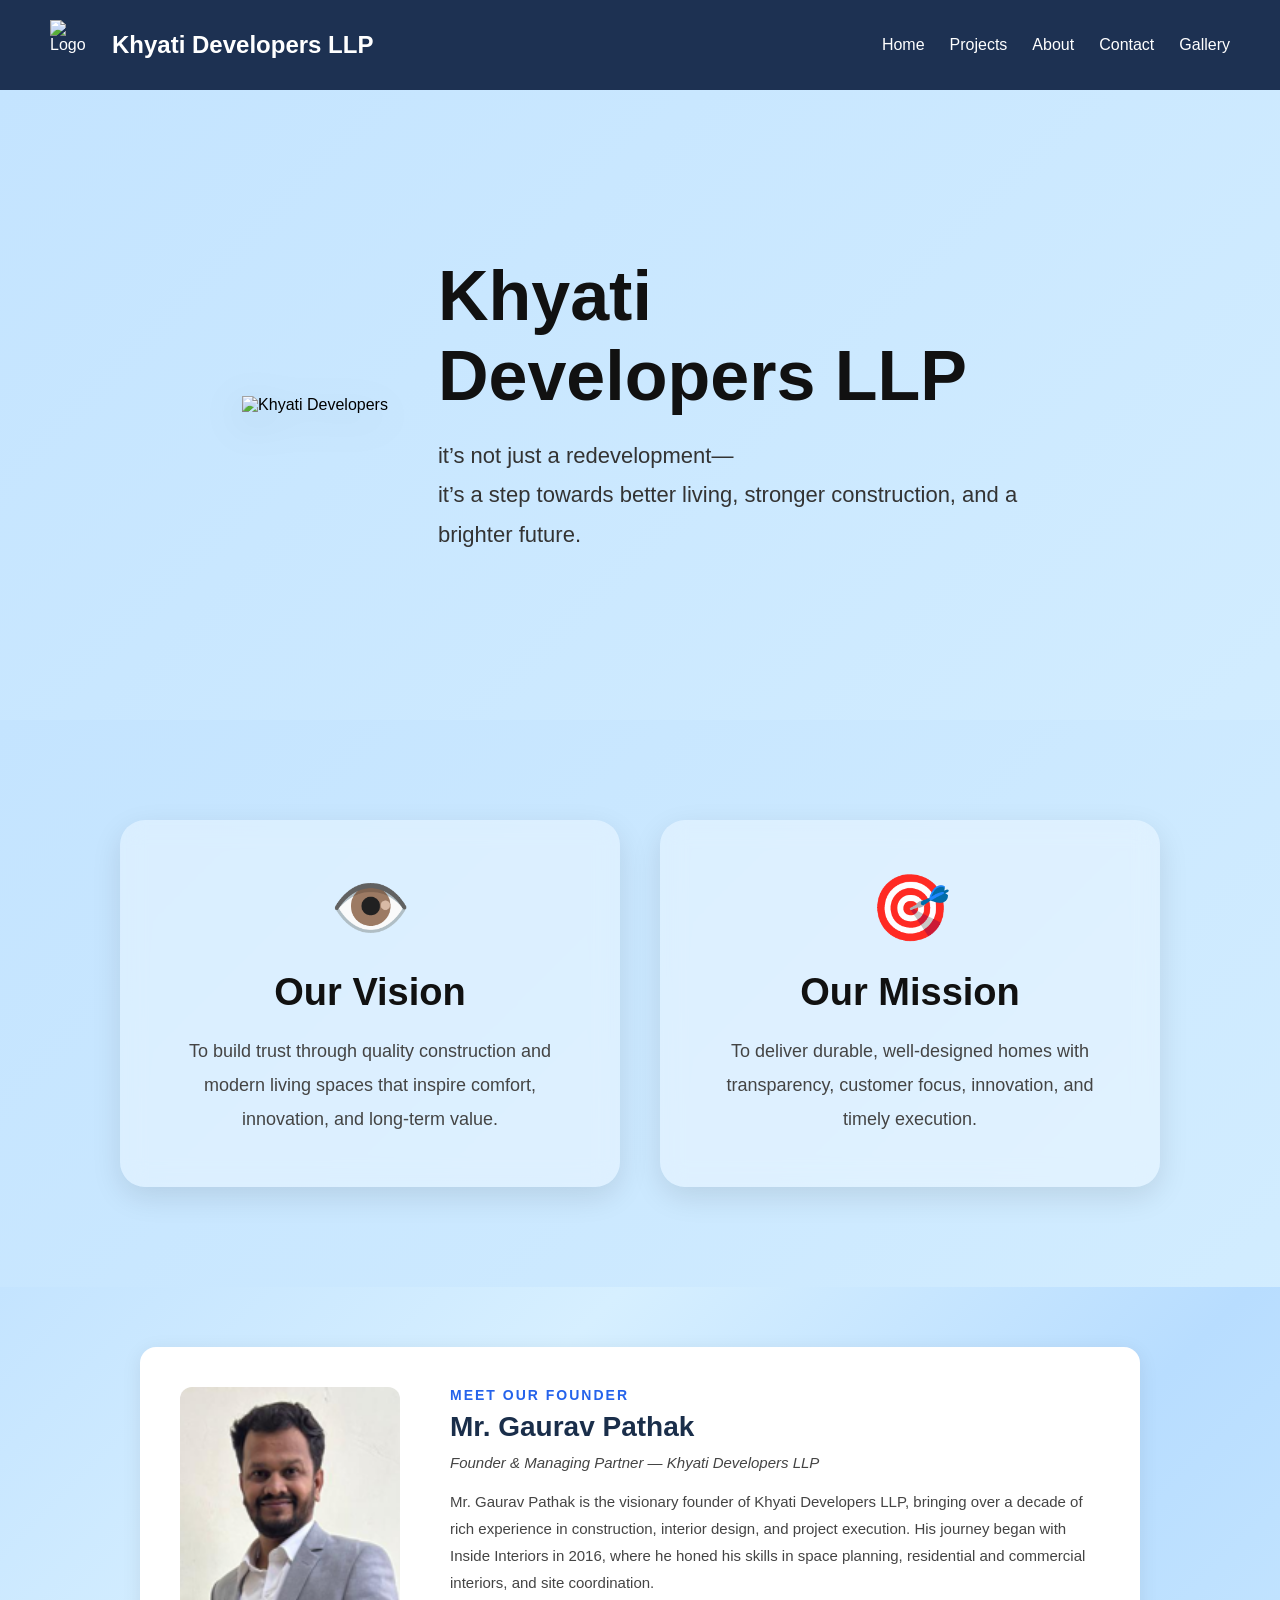
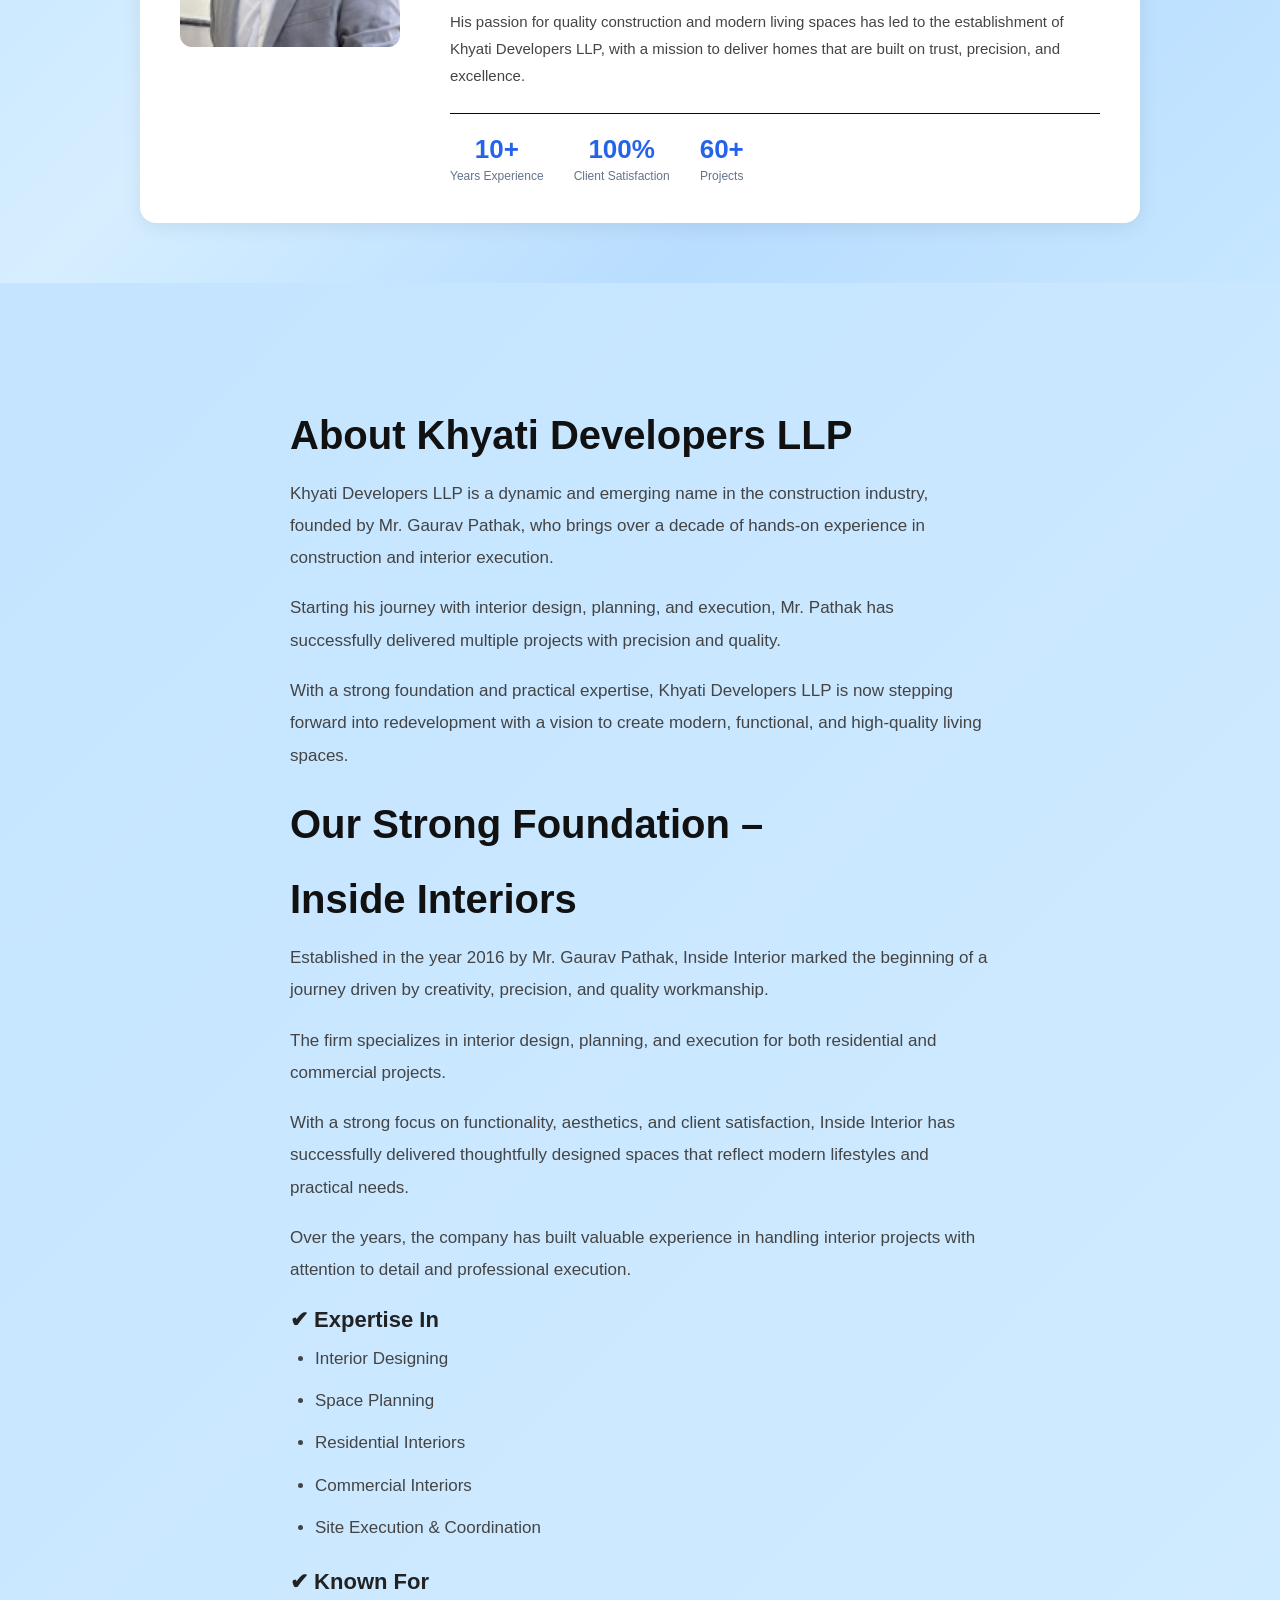
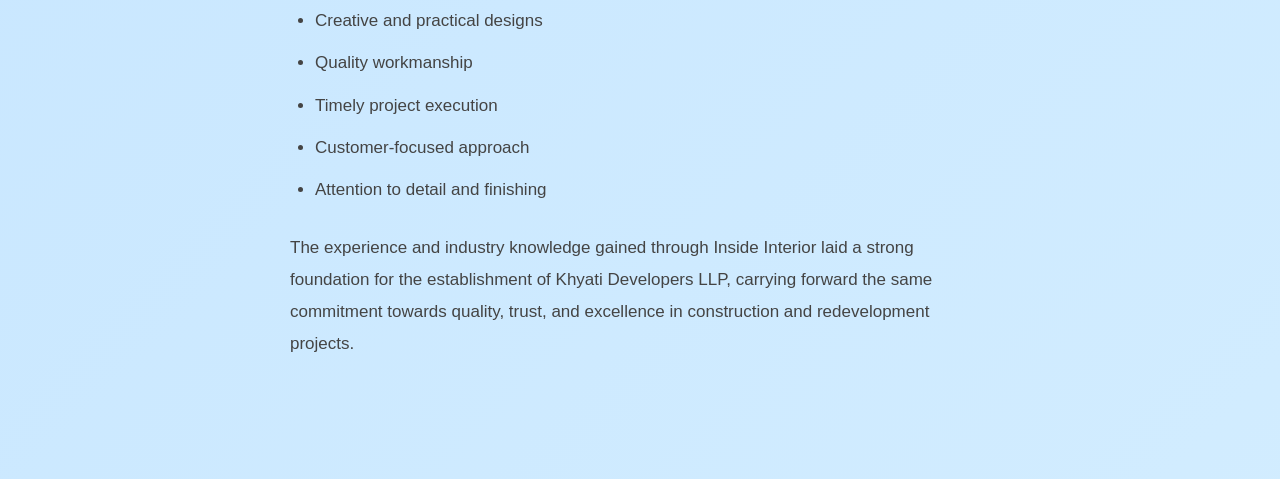
==== about.html @ bc7bef1e "first commit" ====
<!DOCTYPE html>
<html lang="en">
<head>
    <meta charset="UTF-8">
    <meta name="viewport" content="width=device-width, initial-scale=1.0">

    <title>About - Khyati Developers LLP</title>

    <link rel="stylesheet" href="style.css">
</head>
<body>

    <!-- Navbar -->
    <nav>

        <div class="logo-section">
            <img src="images/logo.png" alt="Logo">

            <h1>Khyati Developers LLP</h1>
        </div>

        <ul>
            <li><a href="index.html">Home</a></li>
            <li><a href="projects.html">Projects</a></li>
            <li><a href="about.html">About</a></li>
            <li><a href="contact.html">Contact</a></li>
            <li><a href="gallery.html">Gallery</a></li>
        </ul>

    </nav>

   <!-- About Hero -->
<section class="about-hero">

    <div class="hero-content">

        <!-- Large Logo -->
        <div class="hero-logo">
            <img src="images/logo.png" alt="Khyati Developers">
        </div>

        <!-- Company Name -->
        <div class="hero-text">

            <h1>Khyati Developers LLP</h1>

            <p>
                it’s not just a redevelopment— 
            </p>
            <p>
                it’s a step towards better living, stronger construction, and a brighter future.
            </p>

        </div>

    </div>

</section>

<!-- Vision Mission Section -->
<section class="vision-mission">

    <!-- Vision -->
    <div class="vision-card">

        <div class="vision-icon">
            👁️
        </div>

        <h2>Our Vision</h2>

        <p>
            To build trust through quality construction
            and modern living spaces that inspire
            comfort, innovation, and long-term value.
        </p>

    </div>

    <!-- Mission -->
    <div class="mission-card">

        <div class="mission-icon">
            🎯
        </div>

        <h2>Our Mission</h2>

        <p>
            To deliver durable, well-designed homes
            with transparency, customer focus,
            innovation, and timely execution.
        </p>

    </div>

</section>
<section class="owner-section">

    <div class="owner-card">

        <div class="owner-photo">
            <img src="images/owner.png" class="about-img">
        </div>

        <div class="owner-details">

            <h2>Meet Our Founder</h2>

            <h3>Mr. Gaurav Pathak</h3>

            <p class="owner-title">Founder & Managing Partner — Khyati Developers LLP</p>

            <p>
                Mr. Gaurav Pathak is the visionary founder of Khyati Developers LLP,
                bringing over a decade of rich experience in construction, interior
                design, and project execution. His journey began with Inside Interiors
                in 2016, where he honed his skills in space planning, residential and
                commercial interiors, and site coordination.
            </p>

            <p>
                His passion for quality construction and modern living spaces has led
                to the establishment of Khyati Developers LLP, with a mission to
                deliver homes that are built on trust, precision, and excellence.
            </p>

            <div class="owner-highlights">
                <div class="highlight-item">
                    <span class="highlight-number">10+</span>
                    <span class="highlight-label">Years Experience</span>
                </div>
                
                <div class="highlight-item">
                    <span class="highlight-number">100%</span>
                    <span class="highlight-label">Client Satisfaction</span>
                </div>
                <div class="highlight-item">
                    <span class="highlight-number">60+</span>
                    <span class="highlight-label">Projects</span>
                </div>


            </div>

        </div>

    </div>

</section>

<!-- About Section -->
<section class="about-company">

    
        <!-- Right Content -->
        <div class="about-content">

            <h2>About Khyati Developers LLP</h2>

            <p>
                Khyati Developers LLP is a dynamic and emerging name
                in the construction industry, founded by
                Mr. Gaurav Pathak, who brings over a decade
                of hands-on experience in construction and
                interior execution.
            </p>

            <p>
                Starting his journey with interior design,
                planning, and execution, Mr. Pathak has
                successfully delivered multiple projects
                with precision and quality.
            </p>

            <p>
                With a strong foundation and practical expertise,
                Khyati Developers LLP is now stepping forward into
                redevelopment with a vision to create modern,
                functional, and high-quality living spaces.
            </p>
            
            <h2>
            Our Strong Foundation – 
            
        </h2>
        <h2>
            Inside Interiors
        </h2>

        <p>
            Established in the year 2016 by
            Mr. Gaurav Pathak, Inside Interior
            marked the beginning of a journey
            driven by creativity, precision,
            and quality workmanship.
        </p>

        <p>
            The firm specializes in interior design,
            planning, and execution for both
            residential and commercial projects.
        </p>

        <p>
            With a strong focus on functionality,
            aesthetics, and client satisfaction,
            Inside Interior has successfully delivered
            thoughtfully designed spaces that reflect
            modern lifestyles and practical needs.
        </p>

        <p>
            Over the years, the company has built
            valuable experience in handling interior
            projects with attention to detail and
            professional execution.
        </p>

        <h3>✔ Expertise In</h3>

        <ul>

            <li>Interior Designing</li>

            <li>Space Planning</li>

            <li>Residential Interiors</li>

            <li>Commercial Interiors</li>

            <li>Site Execution & Coordination</li>

        </ul>

        <h3>✔ Known For</h3>

        <ul>

            <li>Creative and practical designs</li>

            <li>Quality workmanship</li>

            <li>Timely project execution</li>

            <li>Customer-focused approach</li>

            <li>Attention to detail and finishing</li>

        </ul>

        <p>
            The experience and industry knowledge
            gained through Inside Interior laid a
            strong foundation for the establishment
            of Khyati Developers LLP, carrying
            forward the same commitment towards
            quality, trust, and excellence in
            construction and redevelopment projects.
        </p>

        </div>


    </section>


   


</body>
</html>
---- style.css ----
*{
    margin:0;
    padding:0;
    box-sizing:border-box;
    font-family:Arial;
}

body{
    background:#f5f5f5;
}

/* Navbar */
nav{
    display:flex;
    justify-content:space-between;
    align-items:center;

    padding:20px 50px;

    background:rgba(1, 23, 61, 0.881);
    color:white;
}

nav ul{
    display:flex;
    list-style:none;
    gap:25px;
}

nav a{
    color:white;
    text-decoration:none;
}

.logo-section{
    display:flex;
    align-items:center;
    gap:12px;
}

.logo-section img{
    width:50px;
    height:50px;
    object-fit:cover;
}
/* Hero */
.hero{
    position:relative;

    height:70vh;
    overflow:hidden;

    display:flex;
    justify-content:center;
    align-items:center;

    background:linear-gradient(
    -45deg,
    #c7e7ff,
    #b8ddff,
    #d6efff,
    #c4e4ff
);

    background-size:400% 400%;

    animation:bgAnimation 1s ease infinite;

    @keyframes bgAnimation{

        0%{
            background-position:0% 50%;
        }
    
        50%{
            background-position:100% 50%;
        }
    
        100%{
            background-position:0% 50%;
        }
    
    }
}
.overlay{
    background:rgba(121, 27, 57, 0.853);

    padding:40px;
    border-radius:10px;

    text-align:center;
    color:white;
}

.overlay h2{
    font-size:50px;
    margin-bottom:15px;
}

.overlay p{
    font-size:20px;
    margin-bottom:20px;
}

button{
    padding:12px 25px;

    border:none;
    background:orange;

    color:white;
    font-size:16px;

    cursor:pointer;
}



.company-section{
    display:flex;

    align-items:center;
    justify-content:space-between;

    padding:100px 80px;

    gap:60px;
    

    background:linear-gradient(
        -45deg,
        #c7e7ff,
        #b8ddff,
        #d6efff,
        #c4e4ff
    );

    background-size:400% 400%;
    animation:bgAnimation 10s ease infinite;
}

/* Left Image */
.company-image{
    flex:1;
}

.company-image img{
    width:100%;
    max-width:500px;

    border-radius:15px;

    box-shadow:0 0 20px rgba(0,0,0,0.2);
}

/* Right Text */
.company-content{
    flex:1;
}

.company-content h2{
    font-size:45px;
    margin-bottom:25px;
}

.company-content h3{
    margin-top:20px;
    margin-bottom:10px;
}

.company-content p{
    line-height:1.9;
    color:#444;
    margin-bottom:15px;
}
/* About */
.about{
    padding:60px 80px;
    text-align:center;
}

/* Projects */
.projects{
    padding:60px 80px;
}

.project-card{
    width:300px;

    
    background:linear-gradient(
        -45deg,
        #c7e7ff,
        #b8ddff,
        #d6efff,
        #c4e4ff
    );


    padding:15px;

    border-radius:10px;

    box-shadow:0 0 10px rgba(0,0,0,0.2);
}

.project-card img{
    width:100%;
    border-radius:10px;
}

/* Contact */
.contact{
    padding:60px 80px;

    display:flex;
    flex-direction:column;

    gap:15px;
}

.contact input{
    padding:12px;
    width:300px;
}

.about{
    padding:60px 80px;
    text-align:center;
}

footer{
    background:rgba(1, 23, 61, 0.881);
    color:white;

    padding-top:50px;
}

.footer-container{
    display:flex;
    justify-content:space-around;
    flex-wrap:wrap;

    padding:0 50px 40px;
}

.footer-section{
    width:300px;
    margin-bottom:30px;
}

.footer-section h2,
.footer-section h3{
    margin-bottom:20px;
}

.footer-section p{
    line-height:1.8;
    color:#ccc;
}

.footer-section ul{
    list-style:none;
}

.footer-section ul li{
    margin-bottom:10px;
}

.footer-section ul li a{
    text-decoration:none;
    color:#ccc;
}

.footer-section ul li a:hover{
    color:white;
}

.footer-bottom{
    text-align:center;

    border-top:1px solid #333;

    padding:20px;

    color:#aaa;
}


/* Section Divider */
.section-divider{
    display:flex;
    align-items:center;
    justify-content:center;

    gap:80px;

    padding:40px 0;

    background:  #f10d11,
}

.line{
    width:180px;
    height:4px;

    background:#220a0a;
}

.section-divider img{
    width:75px;
    height:75px;

    object-fit:contain;

    opacity:0.9;
}

.footer-brand{
    display:flex;
    align-items:center;
    justify-content:center;

    gap:15px;

    margin-bottom:25px;
}

.footer-logo{
    width:70px;
    height:70px;

    object-fit:contain;
}

footer a{
    color: white !important;
    text-decoration: none !important;
}

footer a:visited{
    color: white !important;
}

footer a:hover{
    color: gold !important;
}

footer a:active{
    color: white !important;
}


/* About Hero */
.about-hero{
    min-height:70vh;

    display:flex;
    justify-content:center;
    align-items:center;

    padding:80px;

    background:linear-gradient(
        -45deg,
        #c7e7ff,
        #b8ddff,
        #d6efff,
        #c4e4ff
    );

    background-size:400% 400%;

    animation:bgAnimation 10s ease infinite;
}

/* Hero Content */
.hero-content{
    display:flex;

    align-items:center;
    justify-content:center;

    gap:50px;

    flex-wrap:wrap;
}

/* Large Logo */
.hero-logo img{
    width:260px;
    height:260px;

    object-fit:contain;

    filter:drop-shadow(0 10px 20px rgba(0,0,0,0.15));
}

/* Text */
.hero-text{
    max-width:600px;
}

.hero-text h1{
    font-size:70px;

    color:#111;

    margin-bottom:20px;

    font-weight:700;
}

.hero-text p{
    font-size:22px;

    color:#333;

    line-height:1.8;
}

/* About Company Section */
.about-company{
    display:flex;

    align-items:flex-start;
    justify-content:center;

    gap:60px;

    padding:100px 80px;

    flex-wrap:wrap;

    background:linear-gradient(
        -45deg,
        #c7e7ff,
        #b8ddff,
        #d6efff,
        #c4e4ff
    );

    background-size:400% 400%;

    animation:bgAnimation 10s ease infinite;
}

/* Left Image */
.about-image img{
    width:500px;
    max-width:100%;

    border-radius:15px;

    box-shadow:0 0 20px rgba(0,0,0,0.15);
}

/* Right Content */
.about-content{
    max-width:700px;
}

.about-content h2{
    font-size:40px;

    margin-top:30px;
    margin-bottom:20px;

    color:#111;
}

.about-content h3{
    font-size:22px;

    margin-top:20px;
    margin-bottom:10px;

    color:#222;
}

.about-content p{
    font-size:17px;

    line-height:1.9;

    color:#444;

    margin-bottom:18px;
}

/* Footer */
footer{
   this is my complete code for css i want every footer colour same as head 

*{
    margin:0;
    padding:0;
    box-sizing:border-box;
    font-family:Arial;
}

body{
    background:#f5f5f5;
}

/* Navbar */
nav{
    display:flex;
    justify-content:space-between;
    align-items:center;

    padding:20px 50px;

    background:rgba(1, 23, 61, 0.881);
    color:white;
}

nav ul{
    display:flex;
    list-style:none;
    gap:25px;
}

nav a{
    color:white;
    text-decoration:none;
}

.logo-section{
    display:flex;
    align-items:center;
    gap:12px;
}

.logo-section img{
    width:50px;
    height:50px;
    object-fit:cover;
}
/* Hero */
.hero{
    position:relative;

    height:70vh;
    overflow:hidden;

    display:flex;
    justify-content:center;
    align-items:center;

    background:linear-gradient(
    -45deg,
    #c7e7ff,
    #b8ddff,
    #d6efff,
    #c4e4ff
);

    background-size:400% 400%;

    animation:bgAnimation 1s ease infinite;

    @keyframes bgAnimation{

        0%{
            background-position:0% 50%;
        }
    
        50%{
            background-position:100% 50%;
        }
    
        100%{
            background-position:0% 50%;
        }
    
    }
}
.overlay{
    background:rgba(121, 27, 57, 0.853);

    padding:40px;
    border-radius:10px;

    text-align:center;
    color:white;
}

.overlay h2{
    font-size:50px;
    margin-bottom:15px;
}

.overlay p{
    font-size:20px;
    margin-bottom:20px;
}

button{
    padding:12px 25px;

    border:none;
    background:orange;

    color:white;
    font-size:16px;

    cursor:pointer;
}



.company-section{
    display:flex;

    align-items:center;
    justify-content:space-between;

    padding:100px 80px;

    gap:60px;
    

    background:linear-gradient(
        -45deg,
        #c7e7ff,
        #b8ddff,
        #d6efff,
        #c4e4ff
    );

    background-size:400% 400%;
    animation:bgAnimation 10s ease infinite;
}

/* Left Image */
.company-image{
    flex:1;
}

.company-image img{
    width:100%;
    max-width:500px;

    border-radius:15px;

    box-shadow:0 0 20px rgba(0,0,0,0.2);
}

/* Right Text */
.company-content{
    flex:1;
}

.company-content h2{
    font-size:45px;
    margin-bottom:25px;
}

.company-content h3{
    margin-top:20px;
    margin-bottom:10px;
}

.company-content p{
    line-height:1.9;
    color:#444;
    margin-bottom:15px;
}
/* About */
.about{
    padding:60px 80px;
    text-align:center;
}

/* Projects */
.projects{
    padding:60px 80px;
}

.project-card{
    width:300px;

    background:white;

    padding:15px;

    border-radius:10px;

    box-shadow:0 0 10px rgba(0,0,0,0.2);
}

.project-card img{
    width:100%;
    border-radius:10px;
}

/* Contact */
.contact{
    padding:60px 80px;

    display:flex;
    flex-direction:column;

    gap:15px;
}

.contact input{
    padding:12px;
    width:300px;
}

.about{
    padding:60px 80px;
    text-align:center;
}

footer{
    background:#111;
    color:white;

    padding-top:50px;
}

.footer-container{
    display:flex;
    justify-content:space-around;
    flex-wrap:wrap;

    padding:0 50px 40px;
}

.footer-section{
    width:300px;
    margin-bottom:30px;
}

.footer-section h2,
.footer-section h3{
    margin-bottom:20px;
}

.footer-section p{
    line-height:1.8;
    color:#ccc;
}

.footer-section ul{
    list-style:none;
}

.footer-section ul li{
    margin-bottom:10px;
}

.footer-section ul li a{
    text-decoration:none;
    color:#ccc;
}

.footer-section ul li a:hover{
    color:white;
}

.footer-bottom{
    text-align:center;

    border-top:1px solid #333;

    padding:20px;

    color:#aaa;
}


/* Section Divider */
.section-divider{
    display:flex;
    align-items:center;
    justify-content:center;

    gap:80px;

    padding:40px 0;

    background:  #f10d11,
}

.line{
    width:180px;
    height:4px;

    background:#220a0a;
}

.section-divider img{
    width:75px;
    height:75px;

    object-fit:contain;

    opacity:0.9;
}

.footer-brand{
    display:flex;
    align-items:center;
    justify-content:center;

    gap:15px;

    margin-bottom:25px;
}

.footer-logo{
    width:70px;
    height:70px;

    object-fit:contain;
}

footer a{
    color: white !important;
    text-decoration: none !important;
}

footer a:visited{
    color: white !important;
}

footer a:hover{
    color: gold !important;
}

footer a:active{
    color: white !important;
}


/* About Hero */
.about-hero{
    min-height:70vh;

    display:flex;
    justify-content:center;
    align-items:center;

    padding:80px;

    background:linear-gradient(
        -45deg,
        #c7e7ff,
        #b8ddff,
        #d6efff,
        #c4e4ff
    );

    background-size:400% 400%;

    animation:bgAnimation 10s ease infinite;
}

/* Hero Content */
.hero-content{
    display:flex;

    align-items:center;
    justify-content:center;

    gap:50px;

    flex-wrap:wrap;
}

/* Large Logo */
.hero-logo img{
    width:260px;
    height:260px;

    object-fit:contain;

    filter:drop-shadow(0 10px 20px rgba(0,0,0,0.15));
}

/* Text */
.hero-text{
    max-width:600px;
}

.hero-text h1{
    font-size:70px;

    color:#111;

    margin-bottom:20px;

    font-weight:700;
}

.hero-text p{
    font-size:22px;

    color:#333;

    line-height:1.8;
}

/* About Company Section */
.about-company{
    display:flex;

    align-items:flex-start;
    justify-content:center;

    gap:60px;

    padding:100px 80px;

    flex-wrap:wrap;

    background:linear-gradient(
        -45deg,
        #c7e7ff,
        #b8ddff,
        #d6efff,
        #c4e4ff
    );

    background-size:400% 400%;

    animation:bgAnimation 10s ease infinite;
}

/* Left Image */
.about-image img{
    width:500px;
    max-width:100%;

    border-radius:15px;

    box-shadow:0 0 20px rgba(0,0,0,0.15);
}

/* Right Content */
.about-content{
    max-width:700px;
}

.about-content h2{
    font-size:40px;

    margin-top:30px;
    margin-bottom:20px;

    color:#111;
}

.about-content h3{
    font-size:22px;

    margin-top:20px;
    margin-bottom:10px;

    color:#222;
}

.about-content p{
    font-size:17px;

    line-height:1.9;

    color:#444;

    margin-bottom:18px;
}

/* Footer */
footer{
    background:#111;

    color:white;

    padding:50px 20px;

    text-align:center;
}

.footer-brand{
    display:flex;

    align-items:center;
    justify-content:center;

    gap:15px;

    margin-bottom:20px;
}

.footer-logo{
    width:70px;
    height:70px;

    object-fit:contain;
}

footer a{
    color:white !important;

    text-decoration:none !important;
}

footer a:hover{
    color:gold !important;
}

/* Contact Hero */
.contact-hero{
    min-height:65vh;

    display:flex;
    justify-content:center;
    align-items:center;

    text-align:center;

    background:linear-gradient(
        -45deg,
        #c7e7ff,
        #b8ddff,
        #d6efff,
        #c4e4ff
    );

    background-size:400% 400%;

    animation:bgAnimation 10s ease infinite;
}

.contact-hero-logo{
    width:180px;

    margin-bottom:25px;
}

.contact-hero-content h1{
    font-size:65px;

    color:#111;

    margin-bottom:20px;
}

.contact-hero-content p{
    font-size:22px;

    color:#333;
}

/* Contact Cards */
.contact-cards{
    display:flex;

    justify-content:center;

    gap:30px;

    padding:100px 80px;

    flex-wrap:wrap;

    background:linear-gradient(
        -45deg,
        #c7e7ff,
        #b8ddff,
        #d6efff,
        #c4e4ff
    );

    
}

.contact-card{
    width:320px;

    padding:40px;

    border-radius:20px;

    background:linear-gradient(
        -45deg,
        #c7e7ff,
        #b8ddff,
        #d6efff,
        #c4e4ff
    );

    backdrop-filter:blur(10px);

    box-shadow:0 10px 25px rgba(0,0,0,0.08);

    text-align:center;

    transition:0.4s;
}

.contact-card:hover{
    transform:translateY(-10px);
}

.contact-card h2{
    margin-bottom:20px;
}

.contact-card p{
    color:#555;
}

.contact-card a{
    text-decoration:none;

    color:#111;
}

/* Form Section */
.contact-form-section{
    padding:100px 20px;

    background:linear-gradient(
        -45deg,
        #c7e7ff,
        #b8ddff,
        #d6efff,
        #c4e4ff
    );

    background-size:400% 400%;

    animation:bgAnimation 10s ease infinite;
}

.contact-form-container{
    max-width:700px;

    margin:auto;

    background:rgba(255,255,255,0.4);

    backdrop-filter:blur(10px);

    padding:50px;

    border-radius:25px;

    box-shadow:0 10px 30px rgba(0,0,0,0.08);
}

.contact-form-container h2{
    text-align:center;

    margin-bottom:35px;

    font-size:42px;
}

form{
    display:flex;
    flex-direction:column;

    gap:20px;
}

form input,
form textarea{
    padding:18px;

    border:none;

    border-radius:12px;

    outline:none;

    font-size:16px;
}

form textarea{
    height:160px;

    resize:none;
}

form button{
    padding:16px;

    border:none;

    border-radius:40px;

    background:#111;

    color:white;

    font-size:18px;

    cursor:pointer;

    transition:0.3s;
}

form button:hover{
    background:#0a84ff;

    transform:translateY(-3px);
}

/* Map Section */
.map-section{
    padding:100px 20px;

    text-align:center;

    background:linear-gradient(
        -45deg,
        #c7e7ff,
        #b8ddff,
        #d6efff,
        #c4e4ff
    );
}

.map-section h2{
    font-size:42px;

    margin-bottom:40px;
}

.map-section iframe{
    width:90%;
    height:450px;

    border:none;

    border-radius:20px;
}

/* Social */
.social-section{
    padding:80px 20px;

    text-align:center;

    background:#f7f7f7;
}

.social-section h2{
    font-size:40px;

    margin-bottom:30px;
}

.social-links{
    display:flex;

    justify-content:center;

    gap:25px;
}

.social-links a{
    text-decoration:none;

    background:#111;

    color:white;

    padding:15px 30px;

    border-radius:40px;

    transition:0.3s;
}

.social-links a:hover{
    background:#0a84ff;

    transform:translateY(-5px);
}

    color:white;

    padding:50px 20px;

    text-align:center;
}

.footer-brand{
    display:flex;

    align-items:center;
    justify-content:center;

    gap:15px;

    margin-bottom:20px;
}

.footer-logo{
    width:70px;
    height:70px;

    object-fit:contain;
}

footer a{
    color:white !important;

    text-decoration:none !important;
}

footer a:hover{
    color:gold !important;
}

/* Mobile Responsive */
@media(max-width:768px){

    .about-overlay h2{
        font-size:38px;
    }

    .about-company{
        padding:60px 25px;
    }

    .about-content h2{
        font-size:32px;
    }

}



/* Contact Hero */
.contact-hero{
    min-height:65vh;

    display:flex;
    justify-content:center;
    align-items:center;

    text-align:center;

    background:linear-gradient(
        -45deg,
        #c7e7ff,
        #b8ddff,
        #d6efff,
        #c4e4ff
    );

    background-size:400% 400%;

    animation:bgAnimation 10s ease infinite;
}

.contact-hero-logo{
    width:180px;

    margin-bottom:25px;
}

.contact-hero-content h1{
    font-size:65px;

    color:#111;

    margin-bottom:20px;
}

.contact-hero-content p{
    font-size:22px;

    color:#333;
}

/* Contact Cards */
.contact-cards{
    display:flex;

    justify-content:center;

    gap:30px;

    padding:100px 80px;

    flex-wrap:wrap;

    background:white;
}

.contact-card{
    width:320px;

    padding:40px;

    border-radius:20px;

    background:rgba(255,255,255,0.5);

    backdrop-filter:blur(10px);

    box-shadow:0 10px 25px rgba(0,0,0,0.08);

    text-align:center;

    transition:0.4s;
}

.contact-card:hover{
    transform:translateY(-10px);
}

.contact-card h2{
    margin-bottom:20px;
}

.contact-card p{
    color:#555;
}

.contact-card a{
    text-decoration:none;

    color:#111;
}

/* Form Section */
.contact-form-section{
    padding:100px 20px;

    background:linear-gradient(
        -45deg,
        #c7e7ff,
        #b8ddff,
        #d6efff,
        #c4e4ff
    );

    background-size:400% 400%;

    animation:bgAnimation 10s ease infinite;
}

.contact-form-container{
    max-width:700px;

    margin:auto;

    background:rgba(255,255,255,0.4);

    backdrop-filter:blur(10px);

    padding:50px;

    border-radius:25px;

    box-shadow:0 10px 30px rgba(0,0,0,0.08);
}

.contact-form-container h2{
    text-align:center;

    margin-bottom:35px;

    font-size:42px;
}

form{
    display:flex;
    flex-direction:column;

    gap:20px;
}

form input,
form textarea{
    padding:18px;

    border:none;

    border-radius:12px;

    outline:none;

    font-size:16px;
}

form textarea{
    height:160px;

    resize:none;
}

form button{
    padding:16px;

    border:none;

    border-radius:40px;

    background:#111;

    color:white;

    font-size:18px;

    cursor:pointer;

    transition:0.3s;
}

form button:hover{
    background:#0a84ff;

    transform:translateY(-3px);
}

/* Map Section */
.map-section{
    padding:100px 20px;

    text-align:center;

    background:white;
}

.map-section h2{
    font-size:42px;

    margin-bottom:40px;
}

.map-section iframe{
    width:90%;
    height:450px;

    border:none;

    border-radius:20px;
}

/* Social */
.social-section{
    padding:80px 20px;

    text-align:center;

    background:#f7f7f7;
}

.social-section h2{
    font-size:40px;

    margin-bottom:30px;
}

.social-links{
    display:flex;

    justify-content:center;

    gap:25px;
}

.social-links a{
    text-decoration:none;

    background:#111;

    color:white;

    padding:15px 30px;

    border-radius:40px;

    transition:0.3s;
}

.social-links a:hover{
    background:#0a84ff;

    transform:translateY(-5px);
}

/* Vision Mission Section */
.vision-mission{
    display:flex;

    justify-content:center;
    align-items:stretch;

    gap:40px;

    padding:100px 80px;

    background:linear-gradient(
        -45deg,
        #c7e7ff,
        #b8ddff,
        #d6efff,
        #c4e4ff
    );

    background-size:400% 400%;

    animation:bgAnimation 10s ease infinite;
}

/* Cards */
.vision-card,
.mission-card{
    width:500px;

    padding:50px;

    border-radius:25px;

    background:rgba(255,255,255,0.35);

    backdrop-filter:blur(12px);

    box-shadow:0 10px 30px rgba(0,0,0,0.1);

    transition:0.4s;

    text-align:center;
}

.vision-card:hover,
.mission-card:hover{
    transform:translateY(-12px);
}

/* Icons */
.vision-icon,
.mission-icon{
    font-size:65px;

    margin-bottom:25px;
}

/* Heading */
.vision-card h2,
.mission-card h2{
    font-size:38px;

    margin-bottom:20px;

    color:#111;
}

/* Text */
.vision-card p,
.mission-card p{
    font-size:18px;

    line-height:1.9;

    color:#444;
}



.about-content ul{
    padding-left:25px;

    margin-bottom:25px;
}

.about-content ul li{
    font-size:17px;

    line-height:1.9;

    color:#444;

    margin-bottom:10px;
}

.about-content{
    max-width:700px;

    width:100%;
}






.gallery-page {
    padding: 60px 10%;
    background:linear-gradient(
        -45deg,
        #c7e7ff,
        #b8ddff,
        #d6efff,
        #c4e4ff
    );
    text-align: center;
}

.gallery-page h2 {
    font-size: 32px;
    margin-bottom: 30px;
    color: #222;
}

/* Simple Clean Grid */
.gallery-container {
    display: grid;
    grid-template-columns: repeat(auto-fit, minmax(250px, 1fr));
    gap: 15px;
}

/* Plain Images (NO box, NO shadow) */
.gallery-container img {
    width: 100%;
    height: 220px;
    object-fit: cover;
    border-radius: 8px;
    transition: transform 0.3s ease;
}

/* Subtle hover only */
.gallery-container img:hover {
    transform: scale(1.03);
}


.lightbox {
    display: none;
    position: fixed;
    z-index: 999;
    top: 0;
    left: 0;
    width: 100%;
    height: 100%;
    background: rgba(0,0,0,0.9);
    justify-content: center;
    align-items: center;
}

.lightbox img {
    max-width: 90%;
    max-height: 90%;
    border-radius: 10px;
}

.lightbox .close {
    position: absolute;
    top: 20px;
    right: 30px;
    font-size: 40px;
    color: white;
    cursor: pointer;
}



.google-btn {
    background: linear-gradient(135deg, #ff6a00, #ee0979);
    color: rgb(249, 247, 247);
    border: none;
    padding: 14px 35px;
    font-size: 16px;
    border-radius: 8px;
    cursor: pointer;
    margin-top: 20px;
    transition: all 0.3s ease;
}

/* Centering effect already handled by text-align:center */

.google-btn:hover {
    transform: translateY(-3px);
    box-shadow: 0 8px 20px rgba(0,0,0,0.2);
}


/* Project Section */
.project-section {
    padding: 70px 10%;
    background:linear-gradient(
        -45deg,
        #c7e7ff,
        #b8ddff,
        #d6efff,
        #c4e4ff
    );
}

/* Main Container */
.project-container {
    max-width: 1000px;
    margin: auto;
    background: rgb(244, 247, 247);
    padding: 50px;
    border-radius: 14px;
    box-shadow: 0 8px 25px rgba(0,0,0,0.08);
}

/* Tag */
.project-tag {
    display: inline-block;
    background: #222;
    color: white;
    padding: 8px 18px;
    border-radius: 30px;
    font-size: 14px;
    margin-bottom: 20px;
    letter-spacing: 1px;
}

/* Headings */
.project-container h1 {
    font-size: 42px;
    color: #111;
    margin-bottom: 10px;
}

.project-container h3 {
    color: #666;
    margin-bottom: 25px;
    font-weight: 500;
}

/* Paragraph */
.project-container p {
    font-size: 17px;
    line-height: 1.9;
    color: #444;
    margin-bottom: 20px;
}

/* Highlight Sections */
.highlights,
.why-choose {
    margin-top: 40px;
}

.highlights h2,
.why-choose h2 {
    margin-bottom: 20px;
    color: #222;
}

/* List */
.highlights ul {
    list-style: none;
    padding: 0;
}

.highlights ul li {
    background: #0aa6d166;
    padding: 15px 20px;
    margin-bottom: 12px;
    border-left: 4px solid #e415bb;
    border-radius: 8px;
    transition: 0.3s;
}

/* Hover */
.highlights ul li:hover {
    transform: translateX(5px);
    background: #f1f1f1;
}

/* Project Image Section */

.project-image-section {
    padding: 70px 10%;
     background:linear-gradient(
        -45deg,
        #c7e7ff,
        #b8ddff,
        #d6efff,
        #c4e4ff
    );
    text-align: center;
}

.project-image-section h2 {
    font-size: 36px;
    margin-bottom: 30px;
    color: #222;
}

.project-image-container img {
    width: 100%;
    max-width: 1100px;
    border-radius: 16px;
    box-shadow: 0 10px 30px rgba(0,0,0,0.12);
    transition: 0.4s;
}

/* Hover Effect */

.project-image-container img:hover {
    transform: scale(1.02);
}



/* Contact Hover Effects */

.contact-card a,
.footer-contact a{
    transition: 0.3s ease;
}

.contact-card a:hover,
.footer-contact a:hover{
    color: #0a84ff !important;
}


.location a {
    color: #e53e3e;
    text-decoration: none;
    font-size: 15px;
    font-weight: 500;
}

.location a:hover {
    text-decoration: underline;
}


.owner-section {
    padding: 60px 40px;
    background:linear-gradient(
        -45deg,
        #c7e7ff,
        #b8ddff,
        #d6efff,
        #c4e4ff
    );
}

.owner-card {
    display: flex;
    gap: 50px;
    align-items: flex-start;
    max-width: 1000px;
    margin: 0 auto;
    background: #ffffff;
    border-radius: 16px;
    padding: 40px;
    box-shadow: 0 4px 20px rgba(0,0,0,0.08);
}

.owner-photo img {
    width: 220px;
    height: 260px;
    object-fit: cover;
    border-radius: 12px;
}

.owner-details h2 {
    font-size: 14px;
    color: #2563eb;
    text-transform: uppercase;
    letter-spacing: 2px;
    margin-bottom: 8px;
}

.owner-details h3 {
    font-size: 28px;
    color: #1a2e4a;
    margin-bottom: 6px;
}

.owner-title {
    font-size: 14px;
    color: #64748b;
    margin-bottom: 16px;
    font-style: italic;
}

.owner-details p {
    font-size: 15px;
    color: #444;
    line-height: 1.8;
    margin-bottom: 12px;
}

.owner-highlights {
    display: flex;
    gap: 30px;
    margin-top: 24px;
    padding-top: 20px;
    border-top: 1px solid #010a17;
}

.highlight-item {
    display: flex;
    flex-direction: column;
    align-items: center;
}

.highlight-number {
    font-size: 26px;
    font-weight: 700;
    color: #2563eb;
}

.highlight-label {
    font-size: 12px;
    color: #64748b;
    text-align: center;
    margin-top: 4px;
}

/* Responsive */
@media (max-width: 768px) {
    .owner-card {
        flex-direction: column;
        align-items: center;
        text-align: center;
    }

    .owner-highlights {
        justify-content: center;
    }
}




/* =====================================
   SAFE RESPONSIVE CODE
   (Will NOT change desktop design)
===================================== */

/* Prevent horizontal scrolling */
html, body{
    overflow-x:hidden;
}

/* Images responsive */
img{
    max-width:100%;
    height:auto;
}

/* Videos & maps responsive */
iframe,
video{
    max-width:100%;
}

/* =====================================
   TABLET
===================================== */

@media(max-width:992px){

    .company-section,
    .about-container,
    .project-container,
    .contact-container{
        flex-wrap:wrap;
        gap:20px;
    }

    .overlay{
        width:90%;
    }

    .project-card{
        width:45%;
    }
}

/* =====================================
   MOBILE
===================================== */

@media(max-width:768px){

    nav{
        flex-direction:column;
        align-items:center;
        padding:15px;
    }

    nav ul{
        flex-direction:column;
        align-items:center;
        gap:15px;
        width:100%;
    }

    .hero{
        height:auto;
        padding:50px 15px;
    }

    .overlay{
        width:100%;
        padding:20px;
    }

    .overlay h2{
        font-size:30px;
    }

    .overlay p{
        font-size:16px;
    }

    .company-section{
        flex-direction:column;
        text-align:center;
    }

    .project-container{
        flex-direction:column;
        align-items:center;
    }

    .project-card{
        width:100%;
        max-width:350px;
    }

    button{
        width:100%;
    }
}

/* =====================================
   SMALL MOBILE
===================================== */

@media(max-width:480px){

    .overlay h2{
        font-size:24px;
    }

    .overlay p{
        font-size:14px;
    }

    nav a{
        font-size:14px;
    }
}


/* About section image fix */

.about-img{
    width:100%;
    max-width:500px;
    height:auto;
    object-fit:cover;
}

/* Mobile Fix */

@media(max-width:768px){

    .company-section{
        flex-direction:column;
        align-items:center;
    }

    .about-img{
        width:100%;
        max-width:100%;
    }

}
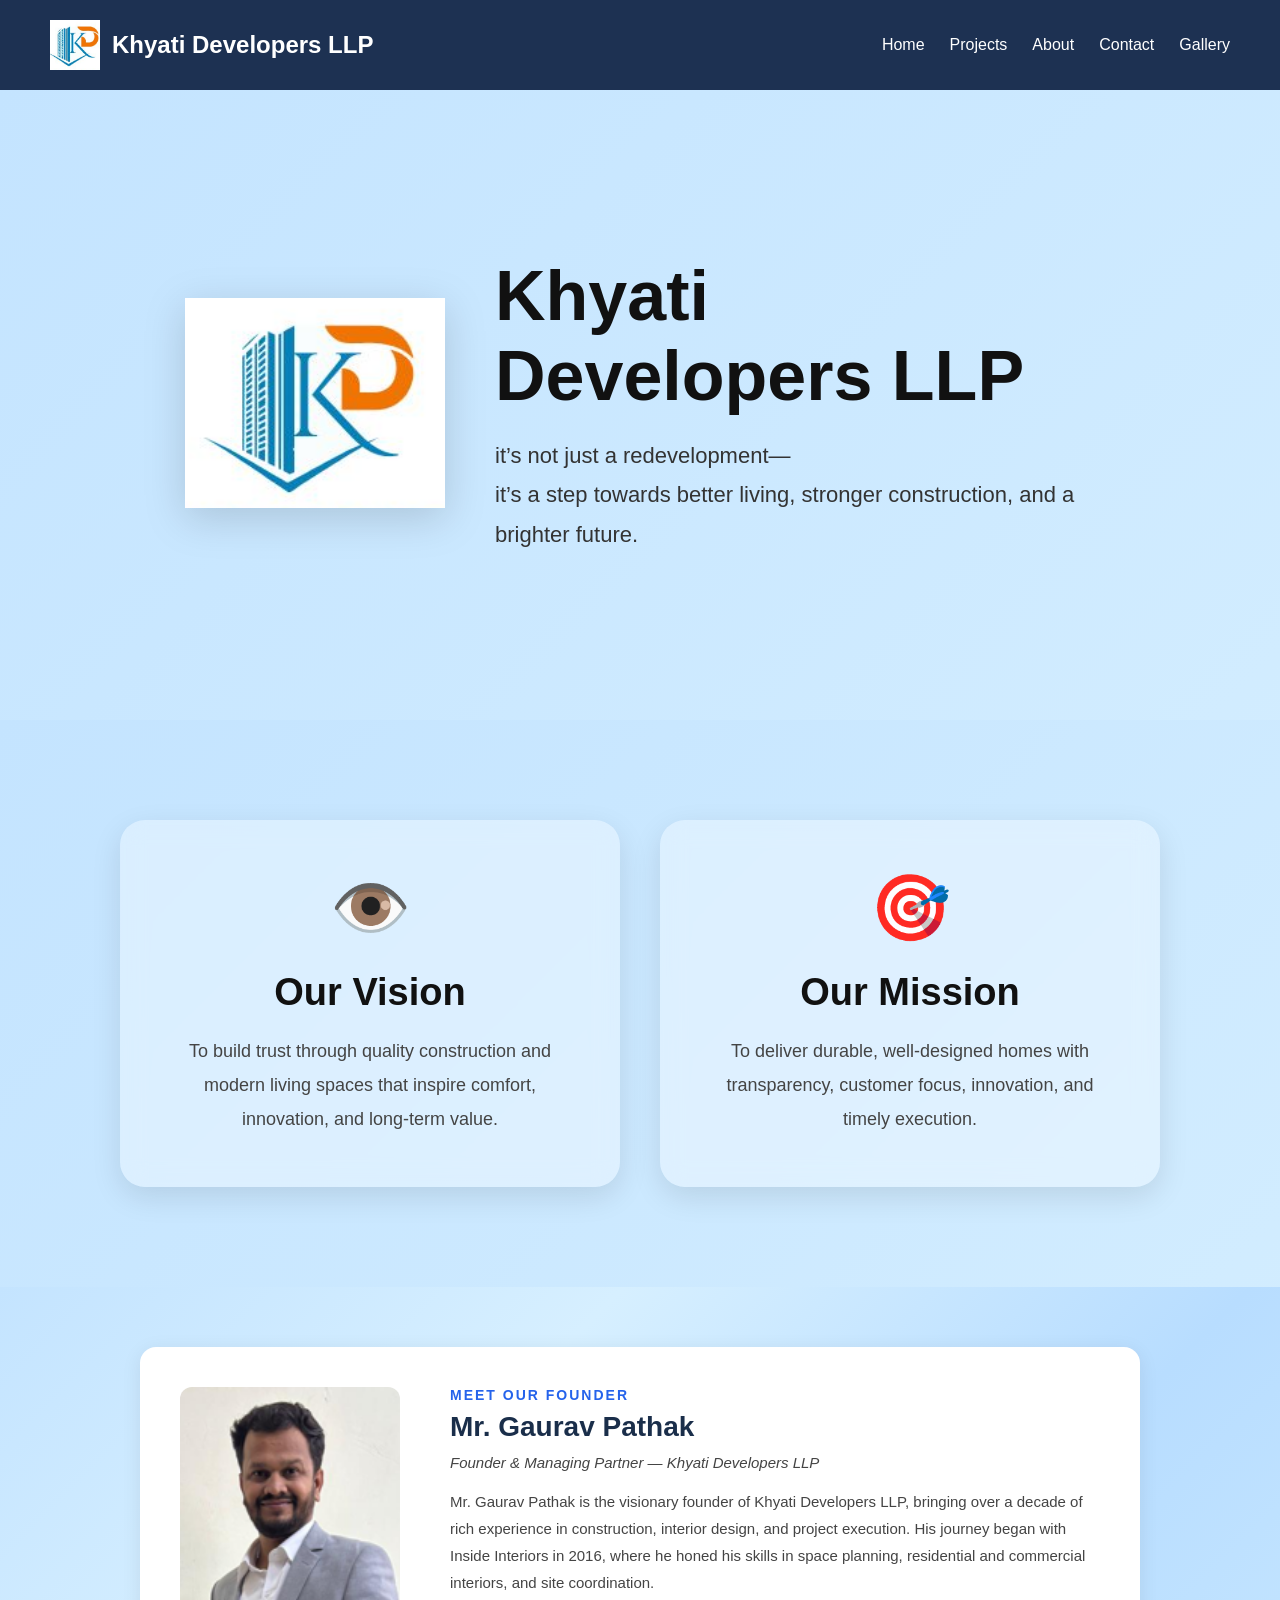
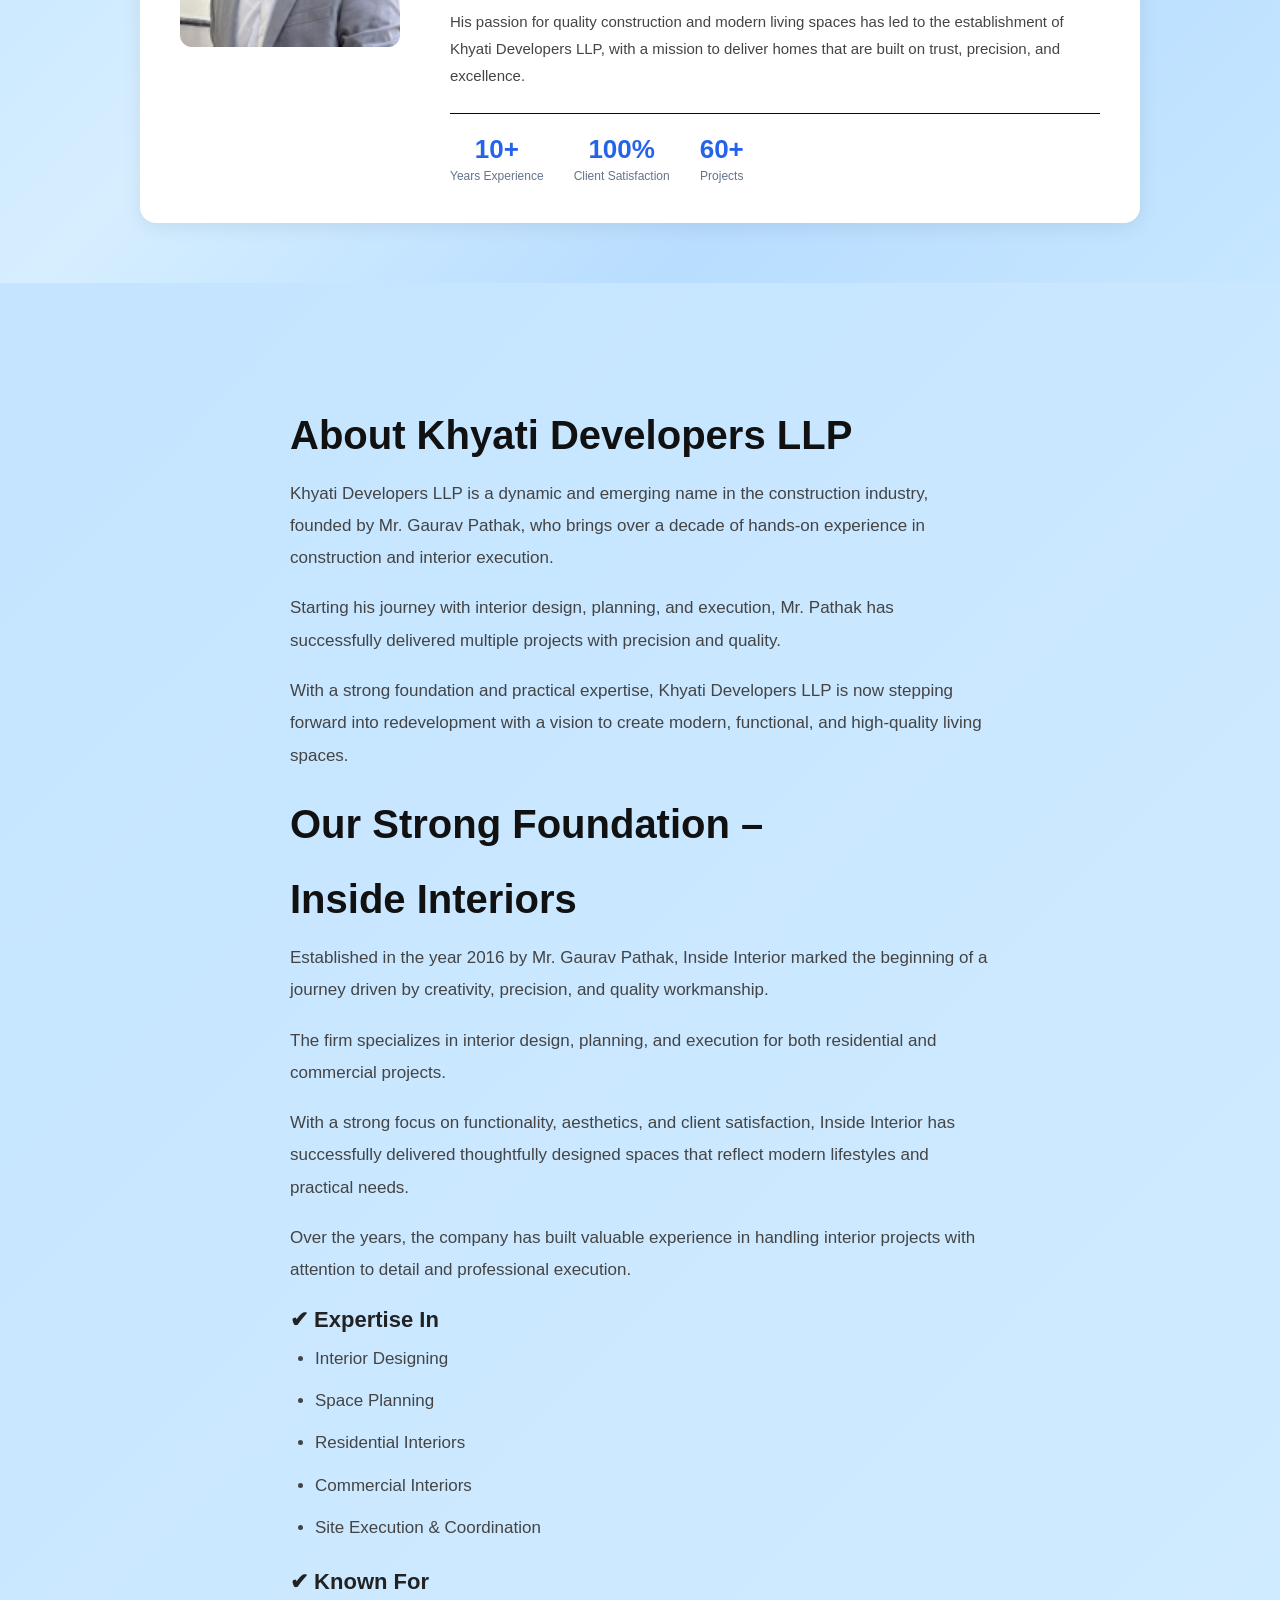
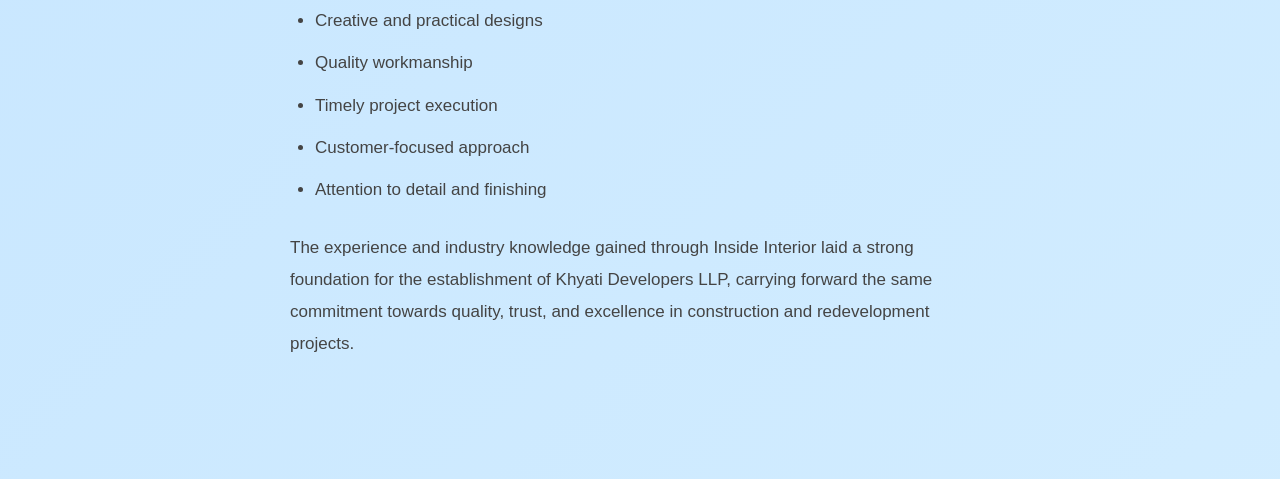
==== commit a51f3441: "Update about.html" ====
--- a/about.html
+++ b/about.html
@@ -3,6 +3,8 @@
 <head>
     <meta charset="UTF-8">
     <meta name="viewport" content="width=device-width, initial-scale=1.0">
+
+    <link rel="icon" type="image/png" href="images/logo.png">
 
     <title>About - Khyati Developers LLP</title>
 
@@ -269,4 +271,4 @@
 
 
 </body>
-</html>+</html>
